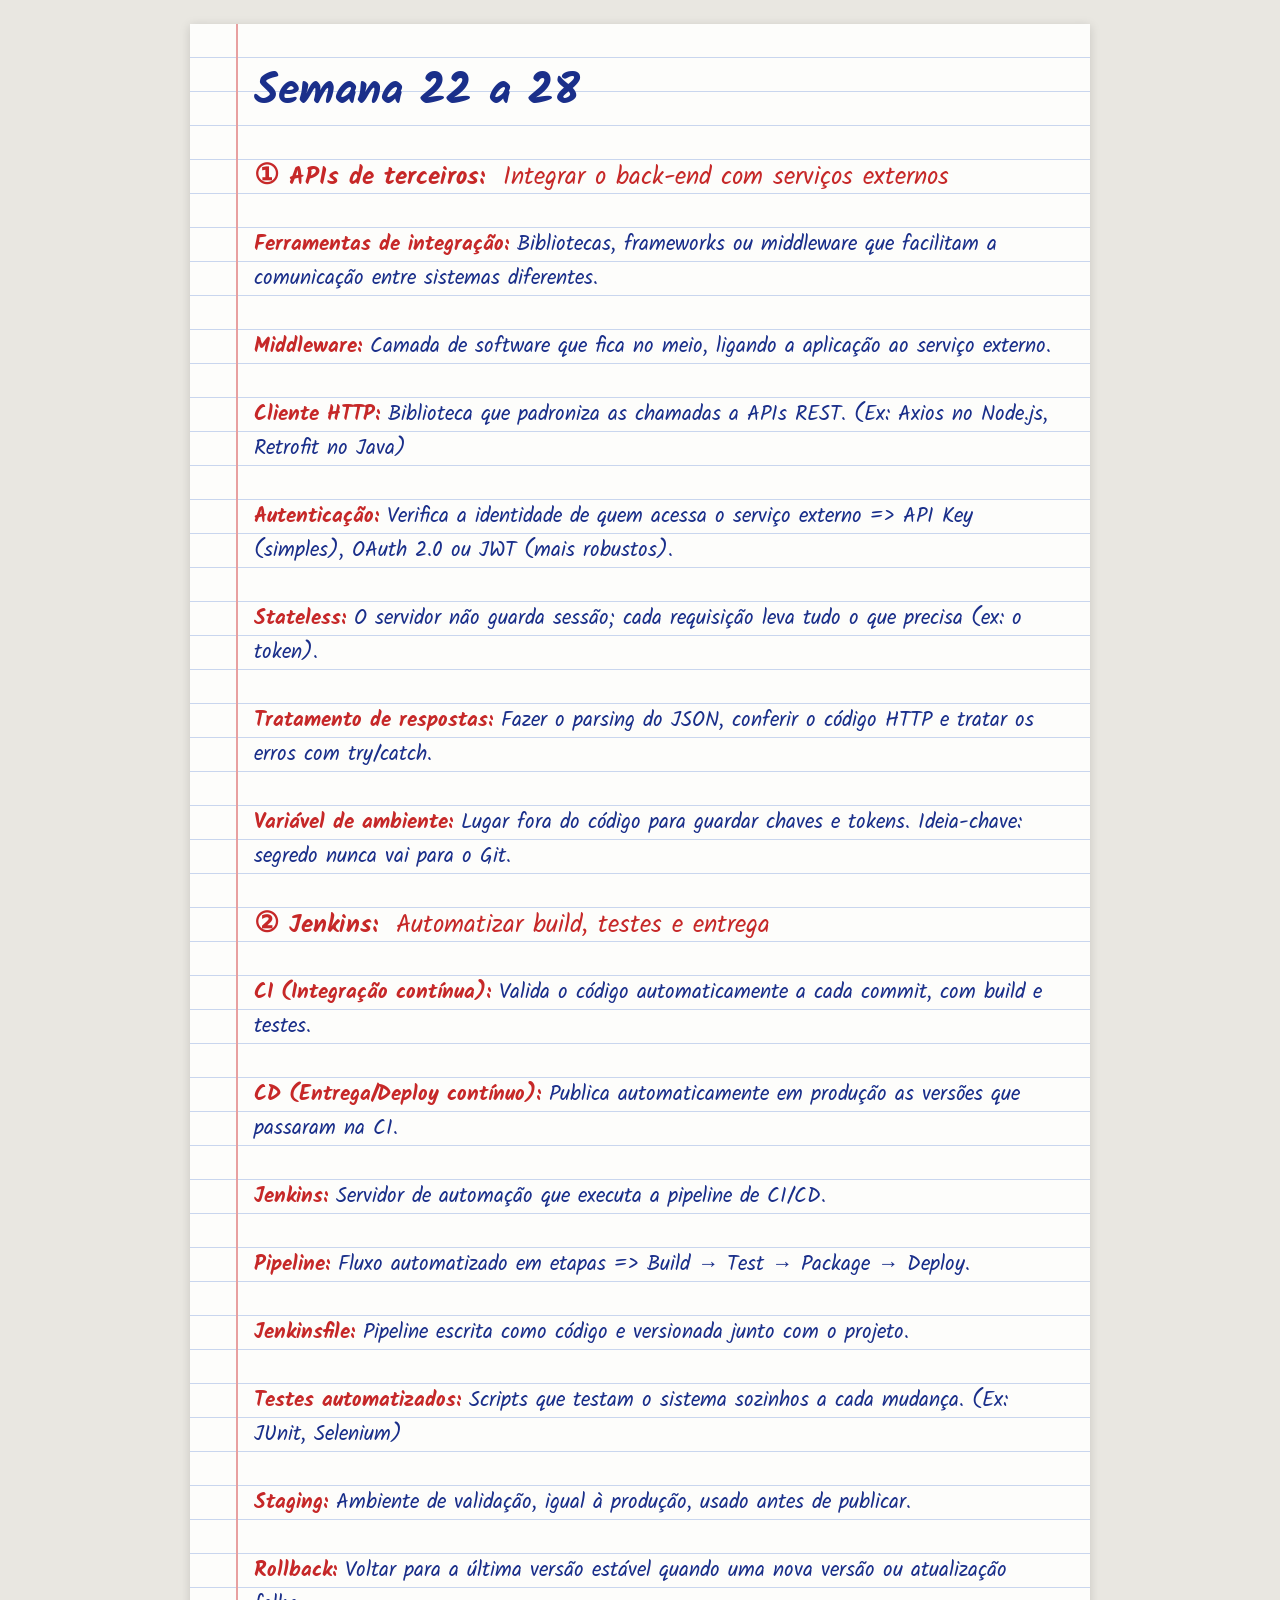
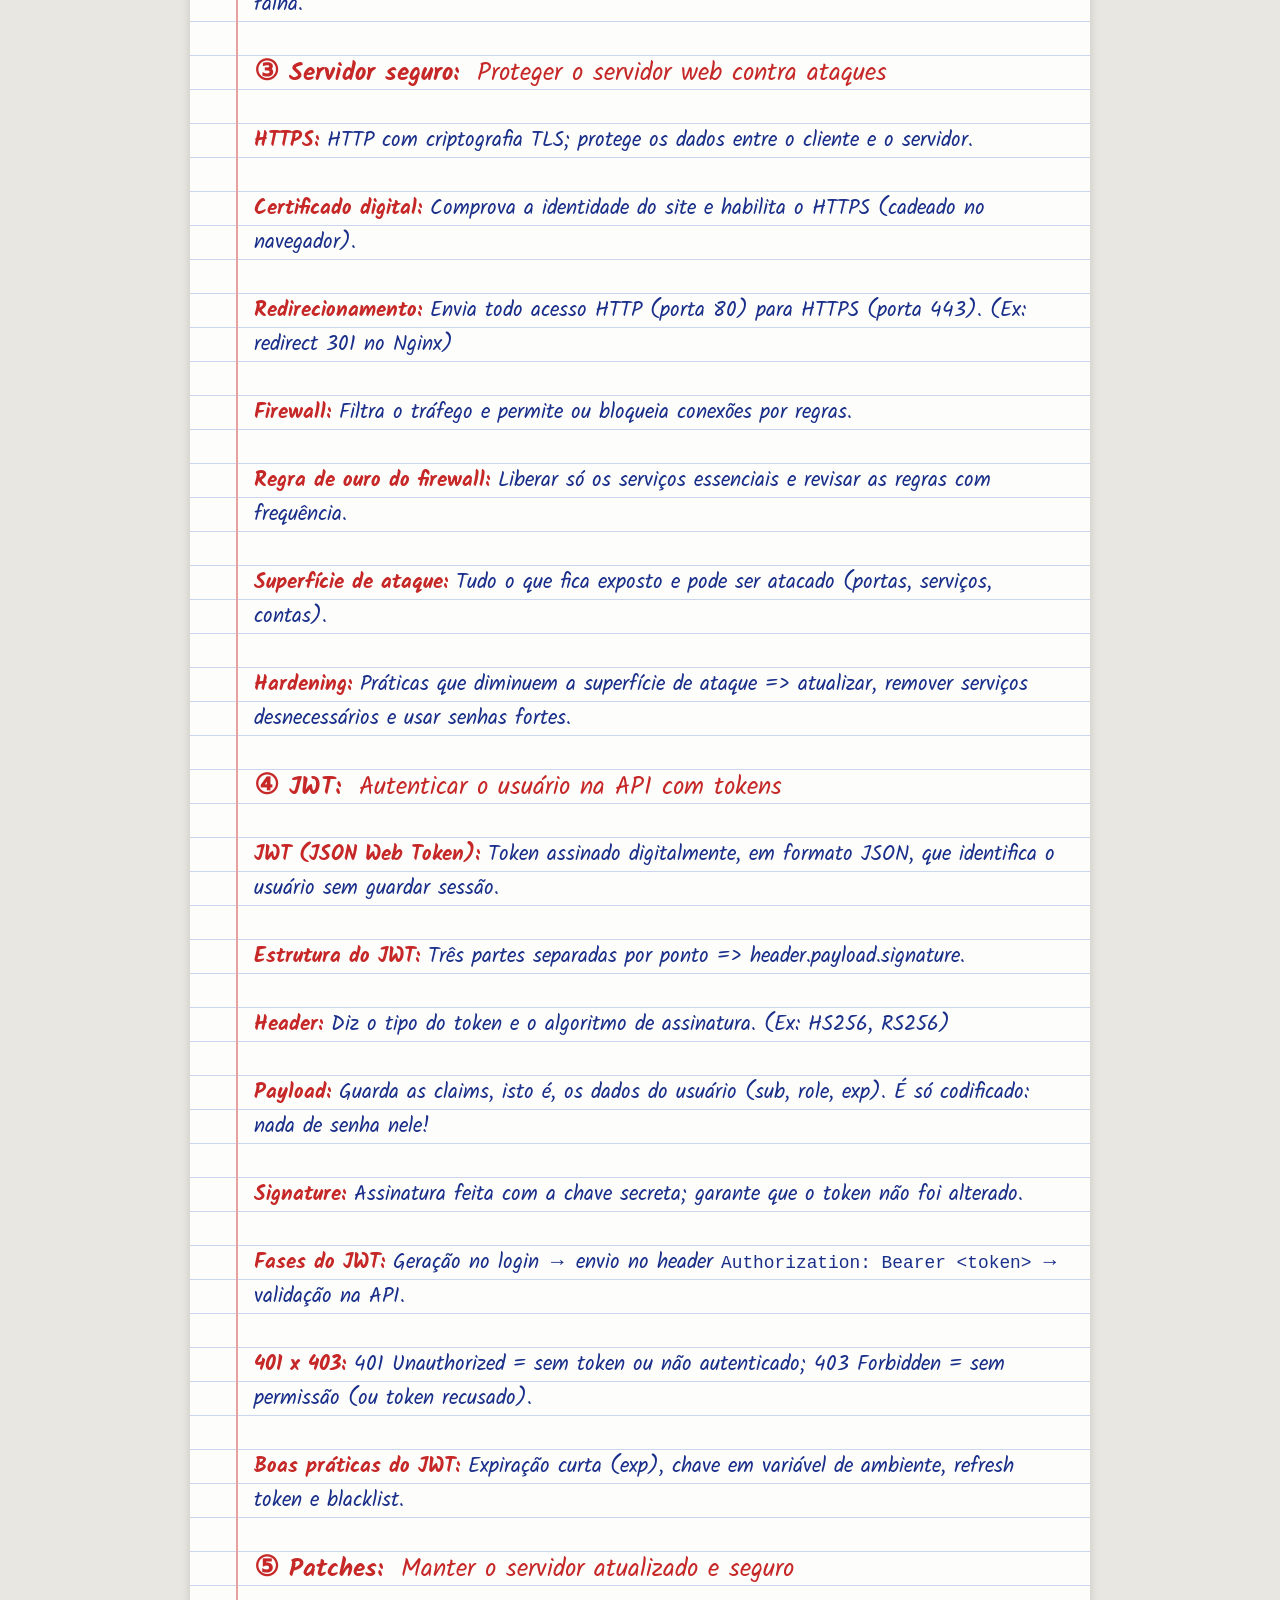
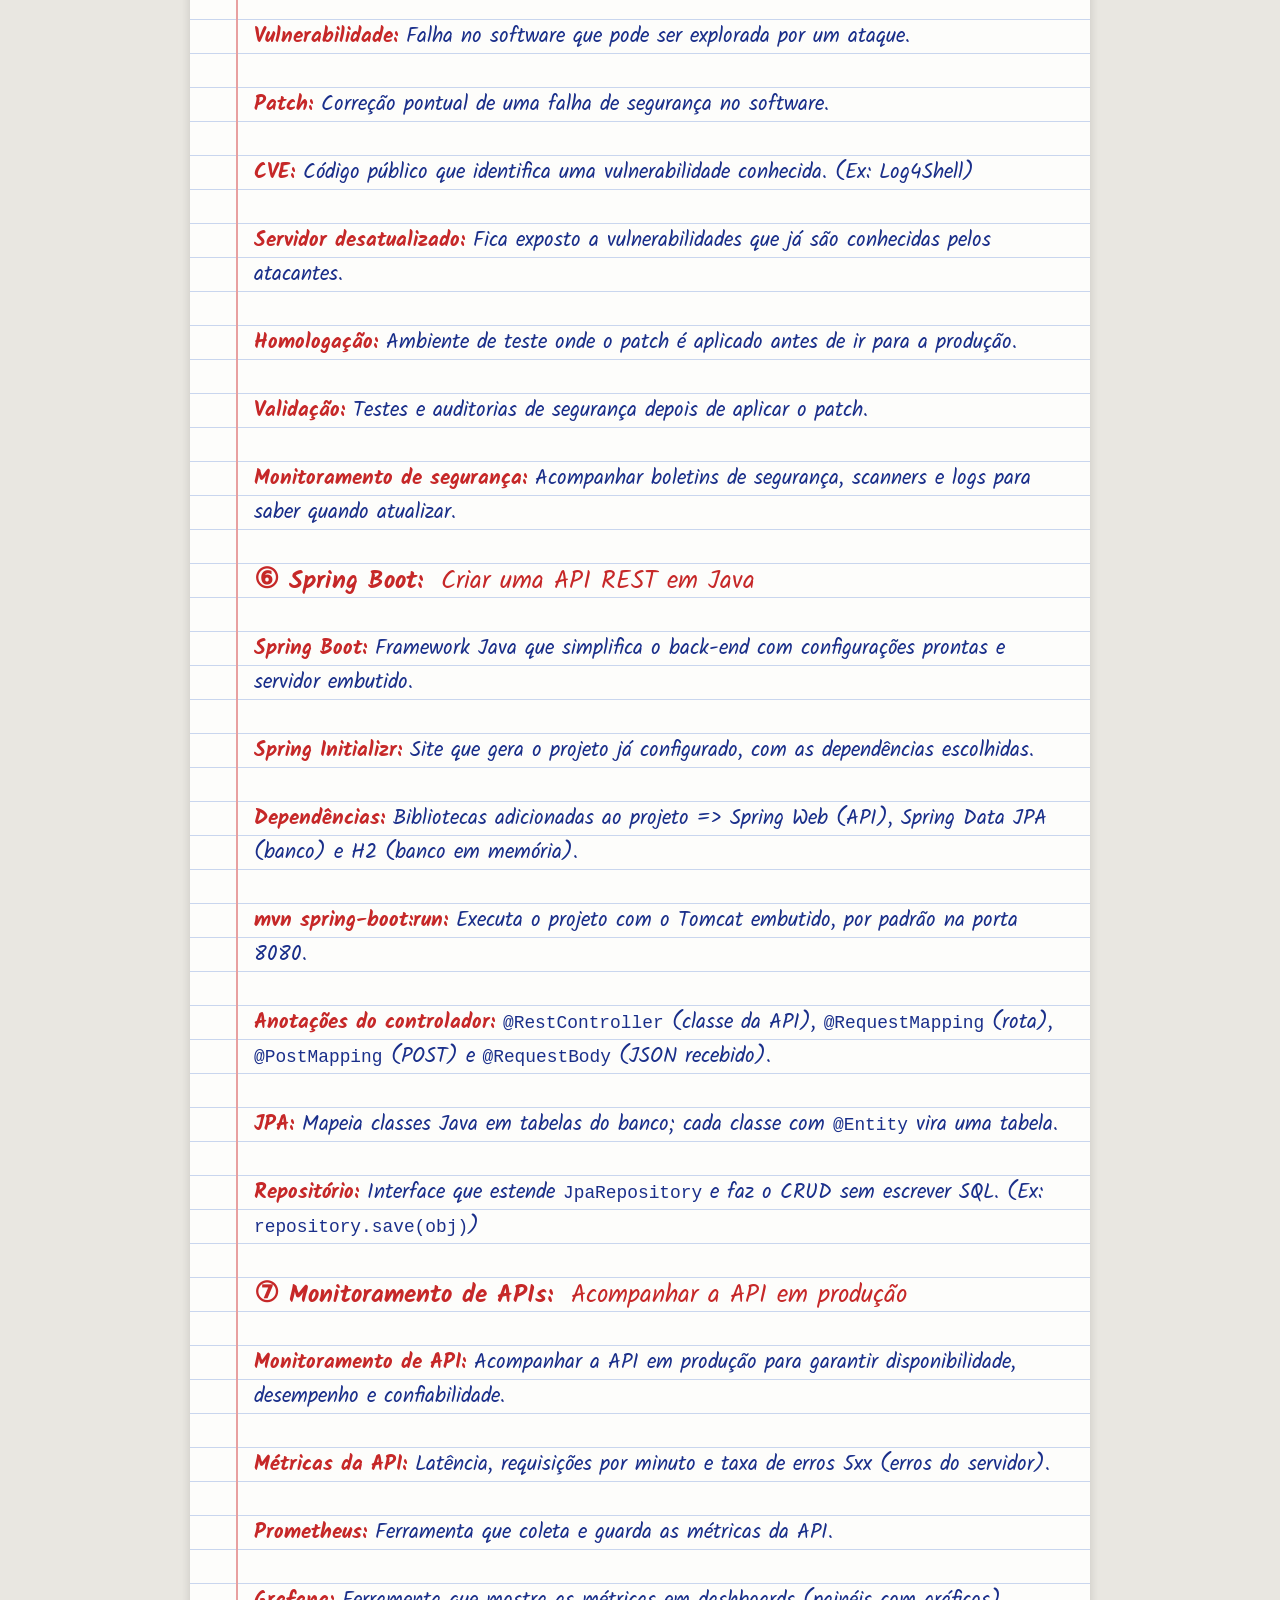
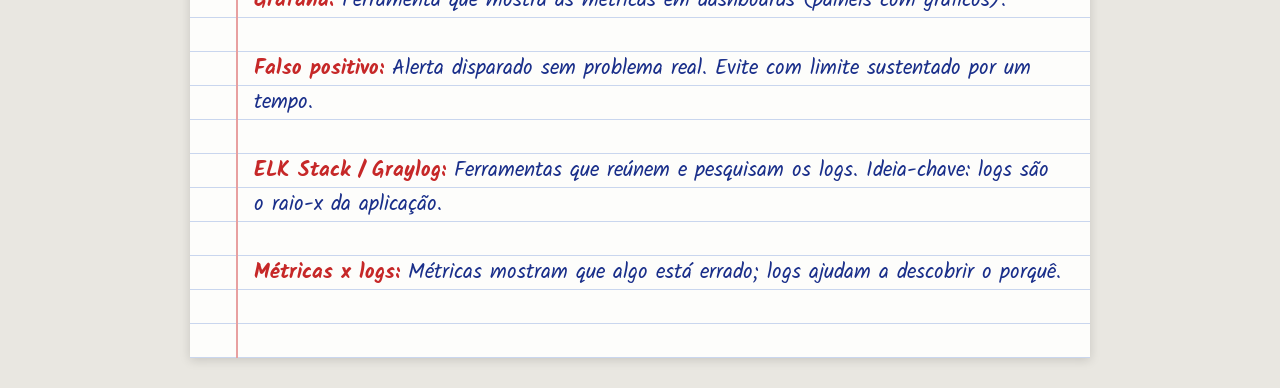
==== lousa/back-end.html @ e2eadd24 "Adiciona semanas 22 a 28 e tópicos da lousa de Back-end Co-Authored-By: Claude Opus 5.5 <noreply@ant" ====
<!doctype html>
<html lang="pt-BR"><head><meta charset="utf-8">
<meta name="viewport" content="width=device-width, initial-scale=1">
<title>Tópicos da Lousa</title>
<link rel="stylesheet" href="https://fonts.googleapis.com/css2?family=Kalam:wght@400;700&display=swap">
<style>
:root{--paper:#fdfdfb;--rule:#c9d6ee;--margin:#e8a0a0;--red:#c62828;--blue:#1a2f8a;--line:34px}
*{box-sizing:border-box}
body{margin:0;background:#e9e7e1;font-family:Kalam,"Segoe Print","Comic Sans MS",cursive}
.page{max-width:900px;margin:24px auto;padding:var(--line) 28px var(--line) 64px;background:var(--paper);
  background-image:linear-gradient(90deg,transparent 46px,var(--margin) 46px,var(--margin) 48px,transparent 48px),
  repeating-linear-gradient(transparent 0 calc(var(--line) - 1px),var(--rule) calc(var(--line) - 1px) var(--line));
  box-shadow:0 2px 10px rgba(0,0,0,.15);line-height:var(--line);font-size:21px;color:var(--blue)}
h1{font-size:44px;line-height:calc(var(--line)*2);margin:0 0 var(--line);color:var(--blue);font-weight:700}
h2{font-size:25px;line-height:var(--line);margin:var(--line) 0 0;color:var(--red);font-weight:700}
h2 .fr{font-weight:400;margin-left:.3em}
h2 .n{font-size:28px}
p{margin:0 0 var(--line)}
h2+p{margin-top:var(--line)}
.t{color:var(--red);font-weight:700}
code{font-family:Consolas,monospace;font-size:.85em}
@media (max-width:600px){.page{margin:0;padding:var(--line) 14px var(--line) 40px;font-size:18px;
  background-image:linear-gradient(90deg,transparent 28px,var(--margin) 28px,var(--margin) 30px,transparent 30px),
  repeating-linear-gradient(transparent 0 calc(var(--line) - 1px),var(--rule) calc(var(--line) - 1px) var(--line))}h1{font-size:34px}h2{font-size:21px}}
@media print{body{background:none}.page{box-shadow:none;margin:0;max-width:none}h2{break-after:avoid}p{break-inside:avoid}}
</style></head><body><main class="page">
<h1>Semana 22 a 28</h1>
<h2><span class="n">①</span> APIs de terceiros:<span class="fr"> Integrar o back-end com serviços externos</span></h2>
<p><span class="t">Ferramentas de integração:</span> Bibliotecas, frameworks ou middleware que facilitam a comunicação entre sistemas diferentes.</p>
<p><span class="t">Middleware:</span> Camada de software que fica no meio, ligando a aplicação ao serviço externo.</p>
<p><span class="t">Cliente HTTP:</span> Biblioteca que padroniza as chamadas a APIs REST. (Ex: Axios no Node.js, Retrofit no Java)</p>
<p><span class="t">Autenticação:</span> Verifica a identidade de quem acessa o serviço externo =&gt; API Key (simples), OAuth 2.0 ou JWT (mais robustos).</p>
<p><span class="t">Stateless:</span> O servidor não guarda sessão; cada requisição leva tudo o que precisa (ex: o token).</p>
<p><span class="t">Tratamento de respostas:</span> Fazer o parsing do JSON, conferir o código HTTP e tratar os erros com try/catch.</p>
<p><span class="t">Variável de ambiente:</span> Lugar fora do código para guardar chaves e tokens. Ideia-chave: segredo nunca vai para o Git.</p>
<h2><span class="n">②</span> Jenkins:<span class="fr"> Automatizar build, testes e entrega</span></h2>
<p><span class="t">CI (Integração contínua):</span> Valida o código automaticamente a cada commit, com build e testes.</p>
<p><span class="t">CD (Entrega/Deploy contínuo):</span> Publica automaticamente em produção as versões que passaram na CI.</p>
<p><span class="t">Jenkins:</span> Servidor de automação que executa a pipeline de CI/CD.</p>
<p><span class="t">Pipeline:</span> Fluxo automatizado em etapas =&gt; Build → Test → Package → Deploy.</p>
<p><span class="t">Jenkinsfile:</span> Pipeline escrita como código e versionada junto com o projeto.</p>
<p><span class="t">Testes automatizados:</span> Scripts que testam o sistema sozinhos a cada mudança. (Ex: JUnit, Selenium)</p>
<p><span class="t">Staging:</span> Ambiente de validação, igual à produção, usado antes de publicar.</p>
<p><span class="t">Rollback:</span> Voltar para a última versão estável quando uma nova versão ou atualização falha.</p>
<h2><span class="n">③</span> Servidor seguro:<span class="fr"> Proteger o servidor web contra ataques</span></h2>
<p><span class="t">HTTPS:</span> HTTP com criptografia TLS; protege os dados entre o cliente e o servidor.</p>
<p><span class="t">Certificado digital:</span> Comprova a identidade do site e habilita o HTTPS (cadeado no navegador).</p>
<p><span class="t">Redirecionamento:</span> Envia todo acesso HTTP (porta 80) para HTTPS (porta 443). (Ex: redirect 301 no Nginx)</p>
<p><span class="t">Firewall:</span> Filtra o tráfego e permite ou bloqueia conexões por regras.</p>
<p><span class="t">Regra de ouro do firewall:</span> Liberar só os serviços essenciais e revisar as regras com frequência.</p>
<p><span class="t">Superfície de ataque:</span> Tudo o que fica exposto e pode ser atacado (portas, serviços, contas).</p>
<p><span class="t">Hardening:</span> Práticas que diminuem a superfície de ataque =&gt; atualizar, remover serviços desnecessários e usar senhas fortes.</p>
<h2><span class="n">④</span> JWT:<span class="fr"> Autenticar o usuário na API com tokens</span></h2>
<p><span class="t">JWT (JSON Web Token):</span> Token assinado digitalmente, em formato JSON, que identifica o usuário sem guardar sessão.</p>
<p><span class="t">Estrutura do JWT:</span> Três partes separadas por ponto =&gt; header.payload.signature.</p>
<p><span class="t">Header:</span> Diz o tipo do token e o algoritmo de assinatura. (Ex: HS256, RS256)</p>
<p><span class="t">Payload:</span> Guarda as claims, isto é, os dados do usuário (sub, role, exp). É só codificado: nada de senha nele!</p>
<p><span class="t">Signature:</span> Assinatura feita com a chave secreta; garante que o token não foi alterado.</p>
<p><span class="t">Fases do JWT:</span> Geração no login → envio no header <code>Authorization: Bearer &lt;token&gt;</code> → validação na API.</p>
<p><span class="t">401 x 403:</span> 401 Unauthorized = sem token ou não autenticado; 403 Forbidden = sem permissão (ou token recusado).</p>
<p><span class="t">Boas práticas do JWT:</span> Expiração curta (exp), chave em variável de ambiente, refresh token e blacklist.</p>
<h2><span class="n">⑤</span> Patches:<span class="fr"> Manter o servidor atualizado e seguro</span></h2>
<p><span class="t">Vulnerabilidade:</span> Falha no software que pode ser explorada por um ataque.</p>
<p><span class="t">Patch:</span> Correção pontual de uma falha de segurança no software.</p>
<p><span class="t">CVE:</span> Código público que identifica uma vulnerabilidade conhecida. (Ex: Log4Shell)</p>
<p><span class="t">Servidor desatualizado:</span> Fica exposto a vulnerabilidades que já são conhecidas pelos atacantes.</p>
<p><span class="t">Homologação:</span> Ambiente de teste onde o patch é aplicado antes de ir para a produção.</p>
<p><span class="t">Validação:</span> Testes e auditorias de segurança depois de aplicar o patch.</p>
<p><span class="t">Monitoramento de segurança:</span> Acompanhar boletins de segurança, scanners e logs para saber quando atualizar.</p>
<h2><span class="n">⑥</span> Spring Boot:<span class="fr"> Criar uma API REST em Java</span></h2>
<p><span class="t">Spring Boot:</span> Framework Java que simplifica o back-end com configurações prontas e servidor embutido.</p>
<p><span class="t">Spring Initializr:</span> Site que gera o projeto já configurado, com as dependências escolhidas.</p>
<p><span class="t">Dependências:</span> Bibliotecas adicionadas ao projeto =&gt; Spring Web (API), Spring Data JPA (banco) e H2 (banco em memória).</p>
<p><span class="t">mvn spring-boot:run:</span> Executa o projeto com o Tomcat embutido, por padrão na porta 8080.</p>
<p><span class="t">Anotações do controlador:</span> <code>@RestController</code> (classe da API), <code>@RequestMapping</code> (rota), <code>@PostMapping</code> (POST) e <code>@RequestBody</code> (JSON recebido).</p>
<p><span class="t">JPA:</span> Mapeia classes Java em tabelas do banco; cada classe com <code>@Entity</code> vira uma tabela.</p>
<p><span class="t">Repositório:</span> Interface que estende <code>JpaRepository</code> e faz o CRUD sem escrever SQL. (Ex: <code>repository.save(obj)</code>)</p>
<h2><span class="n">⑦</span> Monitoramento de APIs:<span class="fr"> Acompanhar a API em produção</span></h2>
<p><span class="t">Monitoramento de API:</span> Acompanhar a API em produção para garantir disponibilidade, desempenho e confiabilidade.</p>
<p><span class="t">Métricas da API:</span> Latência, requisições por minuto e taxa de erros 5xx (erros do servidor).</p>
<p><span class="t">Prometheus:</span> Ferramenta que coleta e guarda as métricas da API.</p>
<p><span class="t">Grafana:</span> Ferramenta que mostra as métricas em dashboards (painéis com gráficos).</p>
<p><span class="t">Falso positivo:</span> Alerta disparado sem problema real. Evite com limite sustentado por um tempo.</p>
<p><span class="t">ELK Stack / Graylog:</span> Ferramentas que reúnem e pesquisam os logs. Ideia-chave: logs são o raio-x da aplicação.</p>
<p><span class="t">Métricas x logs:</span> Métricas mostram que algo está errado; logs ajudam a descobrir o porquê.</p>
</main></body></html>
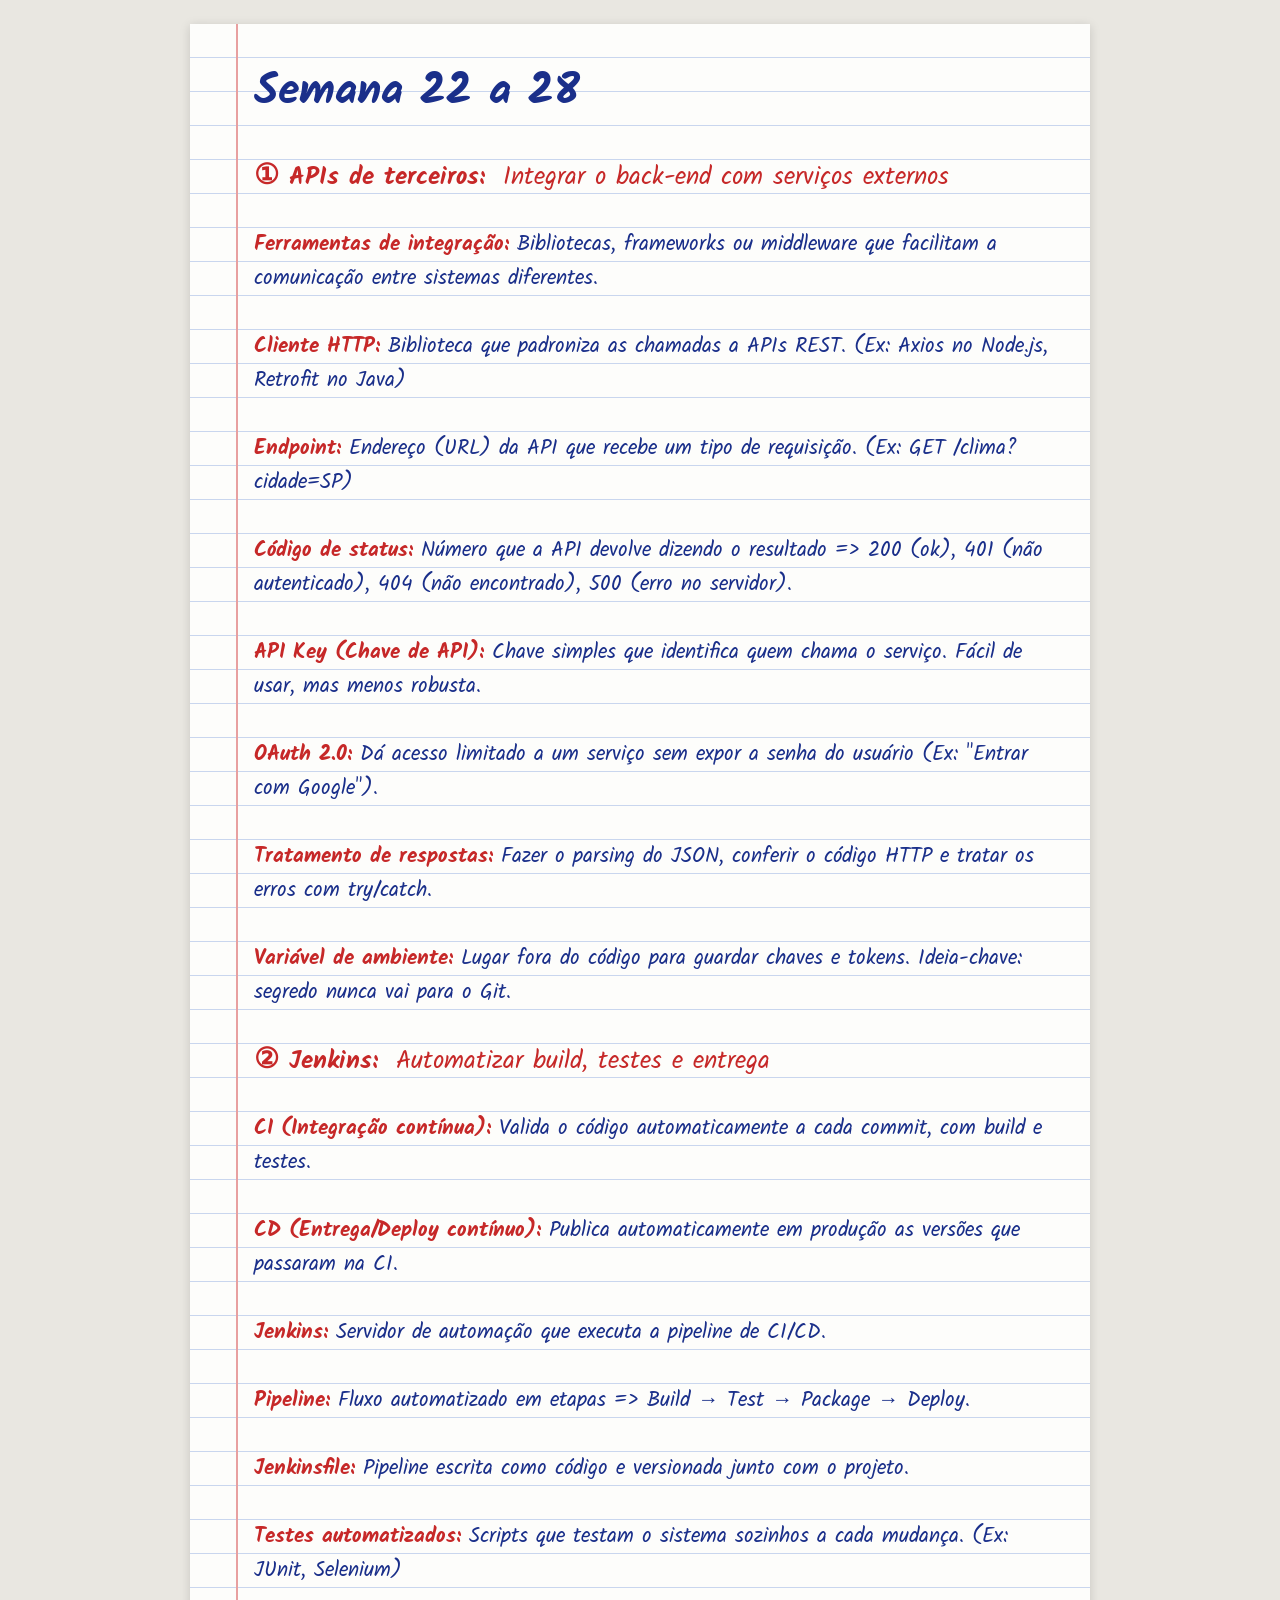
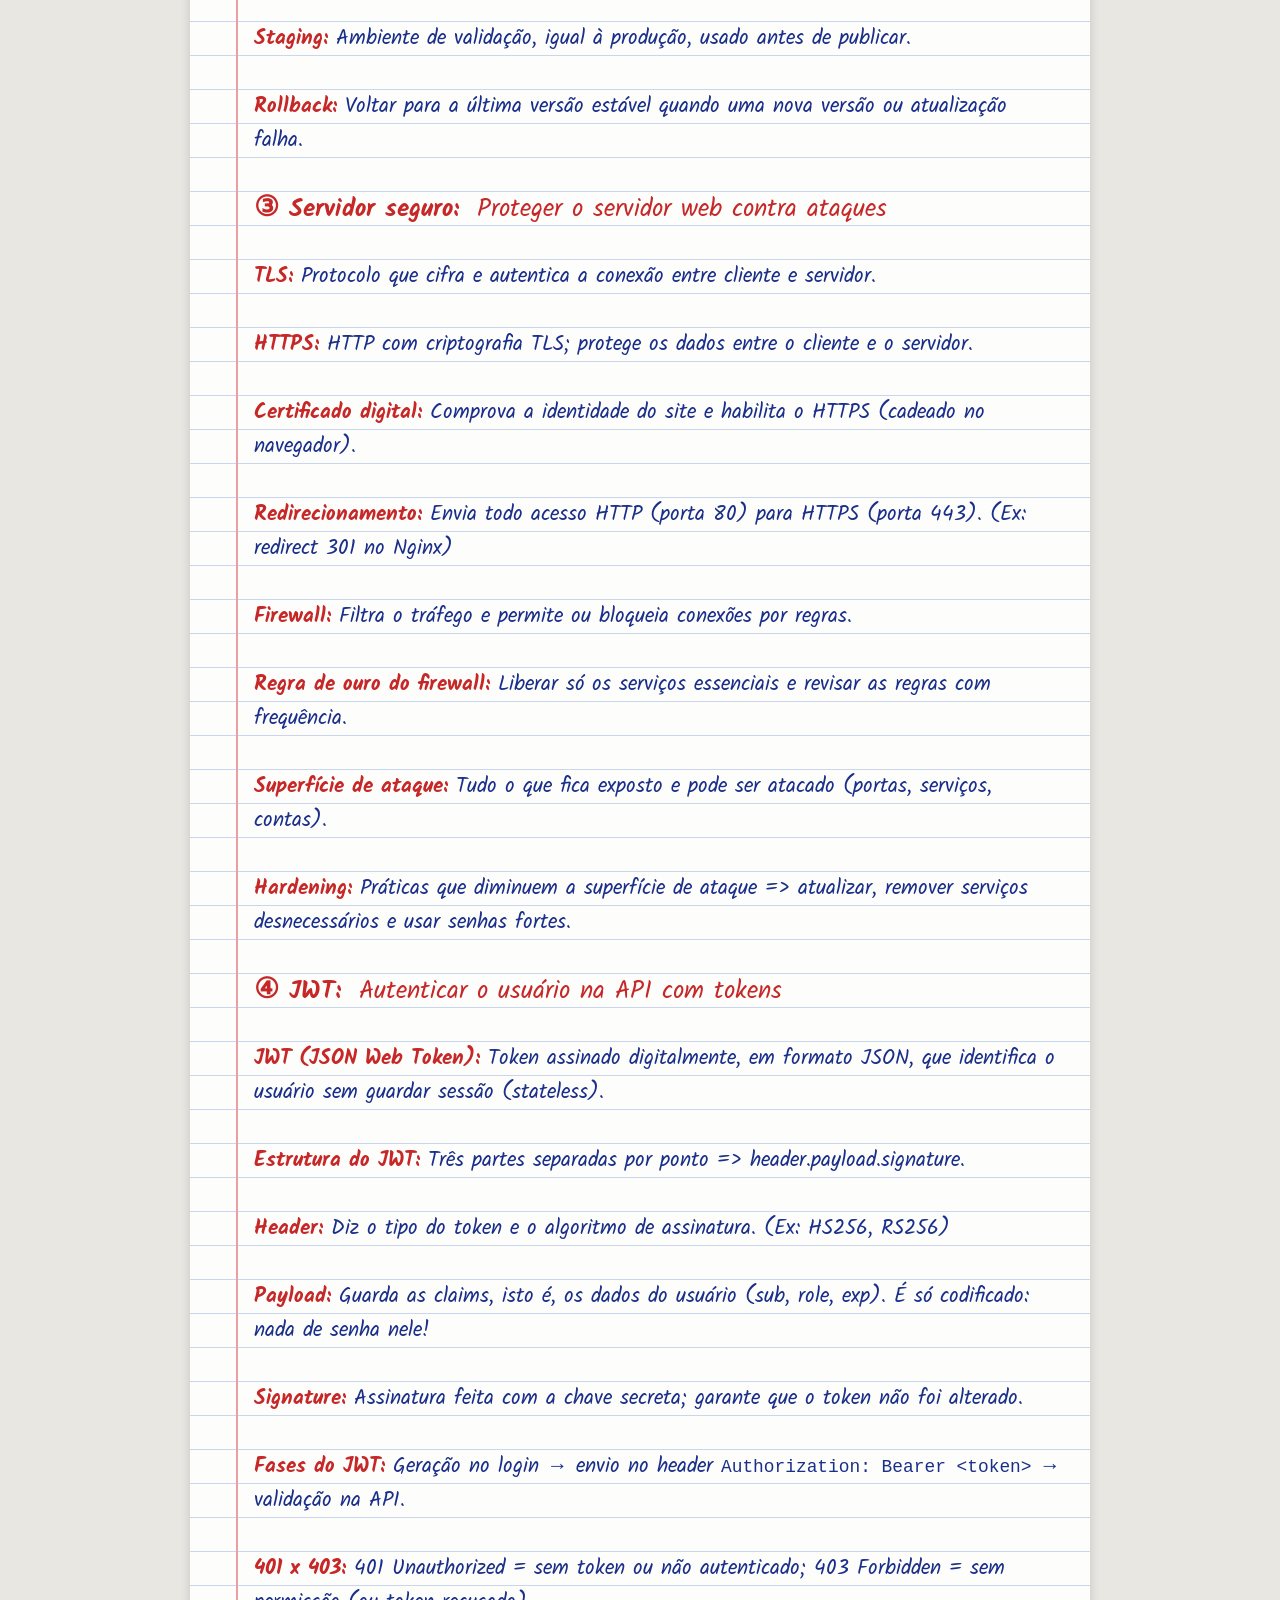
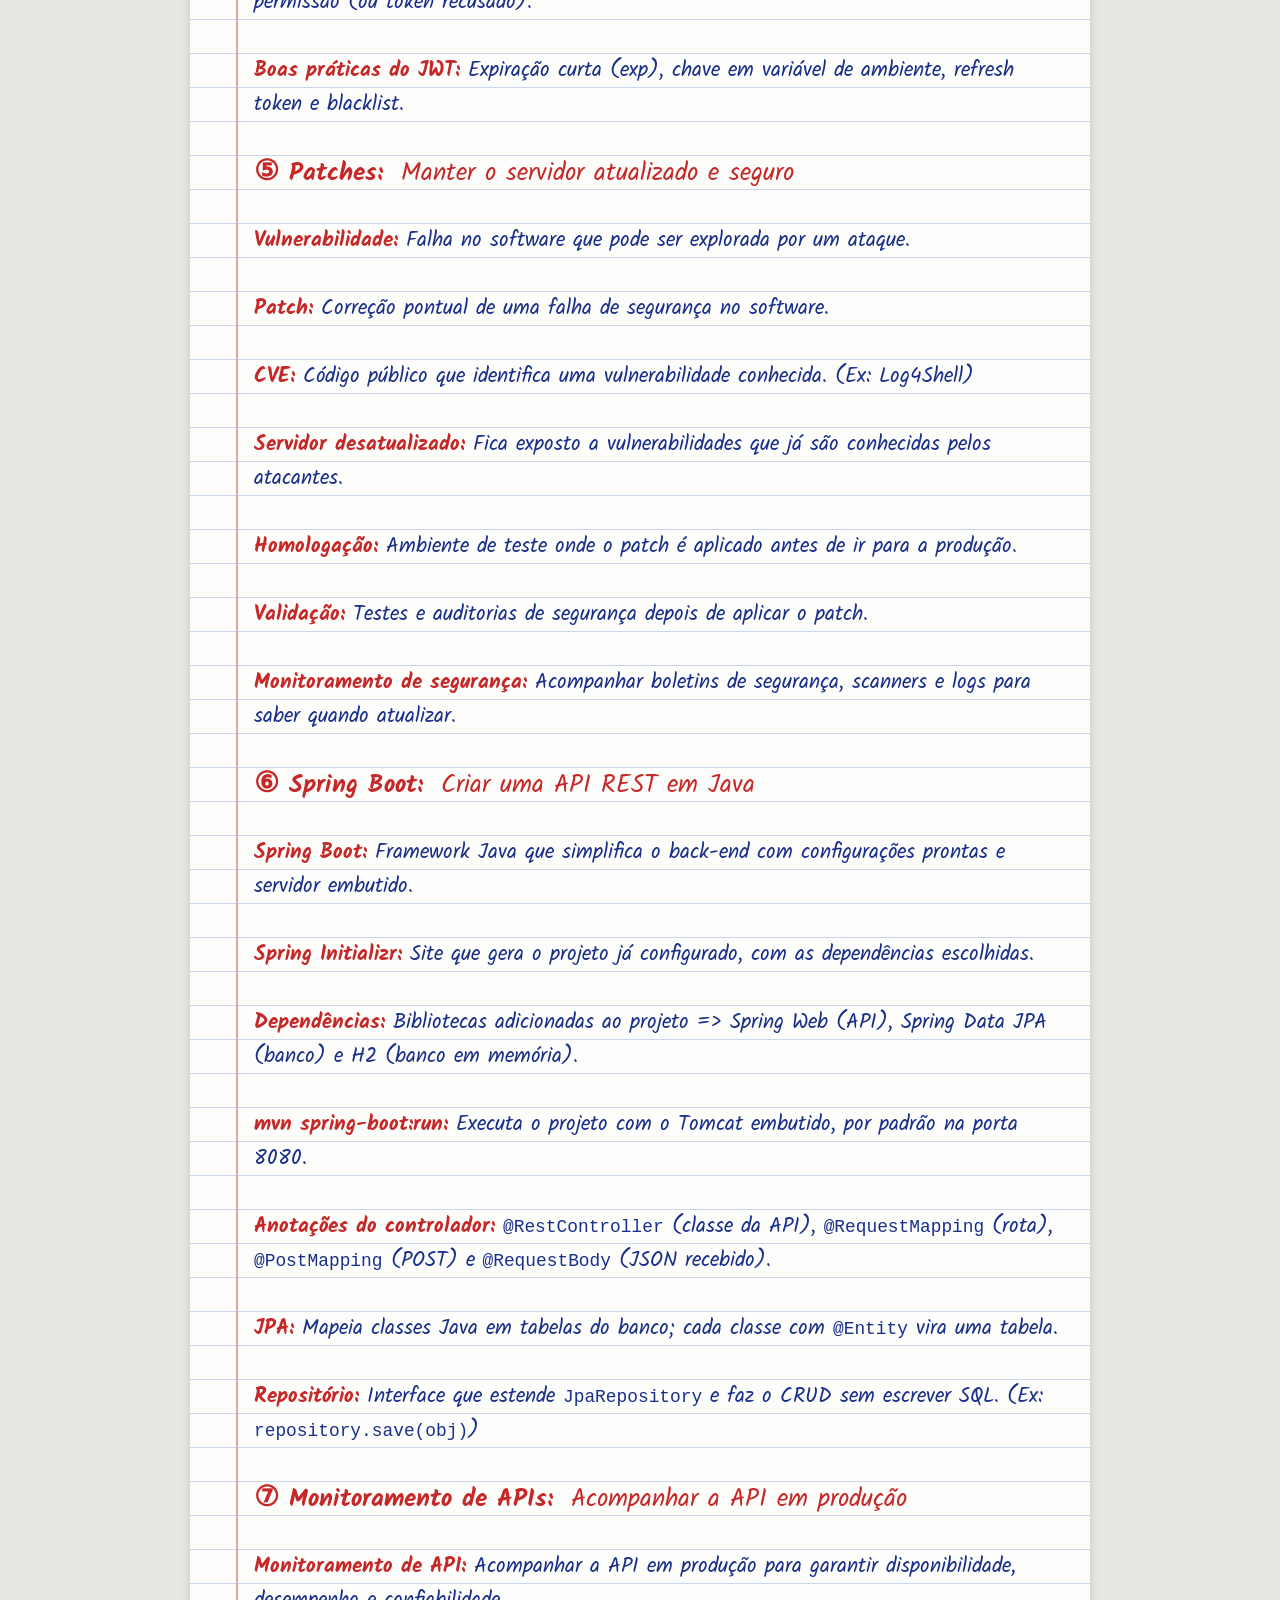
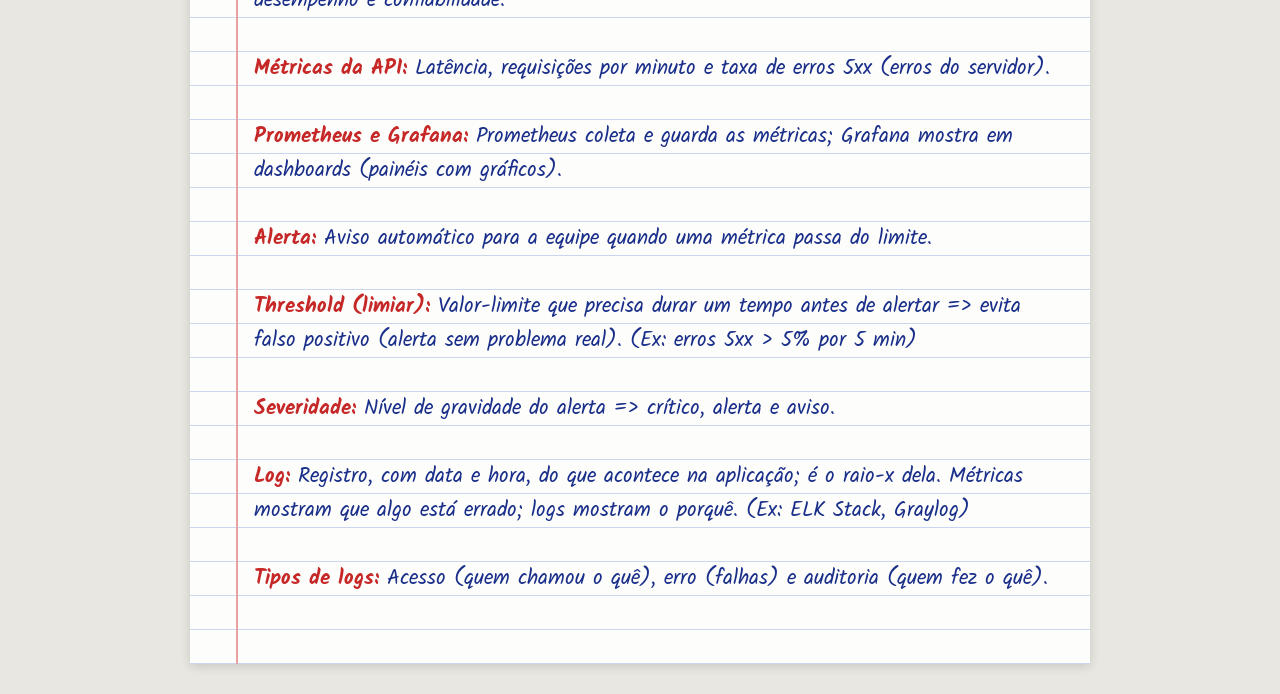
==== commit 028201d5: "Completa lousa de Back-end com conceitos que também aparecem em outras disciplinas Co-Authored-By: C" ====
--- a/lousa/back-end.html
+++ b/lousa/back-end.html
@@ -27,10 +27,11 @@
 <h1>Semana 22 a 28</h1>
 <h2><span class="n">①</span> APIs de terceiros:<span class="fr"> Integrar o back-end com serviços externos</span></h2>
 <p><span class="t">Ferramentas de integração:</span> Bibliotecas, frameworks ou middleware que facilitam a comunicação entre sistemas diferentes.</p>
-<p><span class="t">Middleware:</span> Camada de software que fica no meio, ligando a aplicação ao serviço externo.</p>
 <p><span class="t">Cliente HTTP:</span> Biblioteca que padroniza as chamadas a APIs REST. (Ex: Axios no Node.js, Retrofit no Java)</p>
-<p><span class="t">Autenticação:</span> Verifica a identidade de quem acessa o serviço externo =&gt; API Key (simples), OAuth 2.0 ou JWT (mais robustos).</p>
-<p><span class="t">Stateless:</span> O servidor não guarda sessão; cada requisição leva tudo o que precisa (ex: o token).</p>
+<p><span class="t">Endpoint:</span> Endereço (URL) da API que recebe um tipo de requisição. (Ex: GET /clima?cidade=SP)</p>
+<p><span class="t">Código de status:</span> Número que a API devolve dizendo o resultado =&gt; 200 (ok), 401 (não autenticado), 404 (não encontrado), 500 (erro no servidor).</p>
+<p><span class="t">API Key (Chave de API):</span> Chave simples que identifica quem chama o serviço. Fácil de usar, mas menos robusta.</p>
+<p><span class="t">OAuth 2.0:</span> Dá acesso limitado a um serviço sem expor a senha do usuário (Ex: &quot;Entrar com Google&quot;).</p>
 <p><span class="t">Tratamento de respostas:</span> Fazer o parsing do JSON, conferir o código HTTP e tratar os erros com try/catch.</p>
 <p><span class="t">Variável de ambiente:</span> Lugar fora do código para guardar chaves e tokens. Ideia-chave: segredo nunca vai para o Git.</p>
 <h2><span class="n">②</span> Jenkins:<span class="fr"> Automatizar build, testes e entrega</span></h2>
@@ -43,6 +44,7 @@
 <p><span class="t">Staging:</span> Ambiente de validação, igual à produção, usado antes de publicar.</p>
 <p><span class="t">Rollback:</span> Voltar para a última versão estável quando uma nova versão ou atualização falha.</p>
 <h2><span class="n">③</span> Servidor seguro:<span class="fr"> Proteger o servidor web contra ataques</span></h2>
+<p><span class="t">TLS:</span> Protocolo que cifra e autentica a conexão entre cliente e servidor.</p>
 <p><span class="t">HTTPS:</span> HTTP com criptografia TLS; protege os dados entre o cliente e o servidor.</p>
 <p><span class="t">Certificado digital:</span> Comprova a identidade do site e habilita o HTTPS (cadeado no navegador).</p>
 <p><span class="t">Redirecionamento:</span> Envia todo acesso HTTP (porta 80) para HTTPS (porta 443). (Ex: redirect 301 no Nginx)</p>
@@ -51,7 +53,7 @@
 <p><span class="t">Superfície de ataque:</span> Tudo o que fica exposto e pode ser atacado (portas, serviços, contas).</p>
 <p><span class="t">Hardening:</span> Práticas que diminuem a superfície de ataque =&gt; atualizar, remover serviços desnecessários e usar senhas fortes.</p>
 <h2><span class="n">④</span> JWT:<span class="fr"> Autenticar o usuário na API com tokens</span></h2>
-<p><span class="t">JWT (JSON Web Token):</span> Token assinado digitalmente, em formato JSON, que identifica o usuário sem guardar sessão.</p>
+<p><span class="t">JWT (JSON Web Token):</span> Token assinado digitalmente, em formato JSON, que identifica o usuário sem guardar sessão (stateless).</p>
 <p><span class="t">Estrutura do JWT:</span> Três partes separadas por ponto =&gt; header.payload.signature.</p>
 <p><span class="t">Header:</span> Diz o tipo do token e o algoritmo de assinatura. (Ex: HS256, RS256)</p>
 <p><span class="t">Payload:</span> Guarda as claims, isto é, os dados do usuário (sub, role, exp). É só codificado: nada de senha nele!</p>
@@ -78,9 +80,10 @@
 <h2><span class="n">⑦</span> Monitoramento de APIs:<span class="fr"> Acompanhar a API em produção</span></h2>
 <p><span class="t">Monitoramento de API:</span> Acompanhar a API em produção para garantir disponibilidade, desempenho e confiabilidade.</p>
 <p><span class="t">Métricas da API:</span> Latência, requisições por minuto e taxa de erros 5xx (erros do servidor).</p>
-<p><span class="t">Prometheus:</span> Ferramenta que coleta e guarda as métricas da API.</p>
-<p><span class="t">Grafana:</span> Ferramenta que mostra as métricas em dashboards (painéis com gráficos).</p>
-<p><span class="t">Falso positivo:</span> Alerta disparado sem problema real. Evite com limite sustentado por um tempo.</p>
-<p><span class="t">ELK Stack / Graylog:</span> Ferramentas que reúnem e pesquisam os logs. Ideia-chave: logs são o raio-x da aplicação.</p>
-<p><span class="t">Métricas x logs:</span> Métricas mostram que algo está errado; logs ajudam a descobrir o porquê.</p>
+<p><span class="t">Prometheus e Grafana:</span> Prometheus coleta e guarda as métricas; Grafana mostra em dashboards (painéis com gráficos).</p>
+<p><span class="t">Alerta:</span> Aviso automático para a equipe quando uma métrica passa do limite.</p>
+<p><span class="t">Threshold (limiar):</span> Valor-limite que precisa durar um tempo antes de alertar =&gt; evita falso positivo (alerta sem problema real). (Ex: erros 5xx &gt; 5% por 5 min)</p>
+<p><span class="t">Severidade:</span> Nível de gravidade do alerta =&gt; crítico, alerta e aviso.</p>
+<p><span class="t">Log:</span> Registro, com data e hora, do que acontece na aplicação; é o raio-x dela. Métricas mostram que algo está errado; logs mostram o porquê. (Ex: ELK Stack, Graylog)</p>
+<p><span class="t">Tipos de logs:</span> Acesso (quem chamou o quê), erro (falhas) e auditoria (quem fez o quê).</p>
 </main></body></html>
